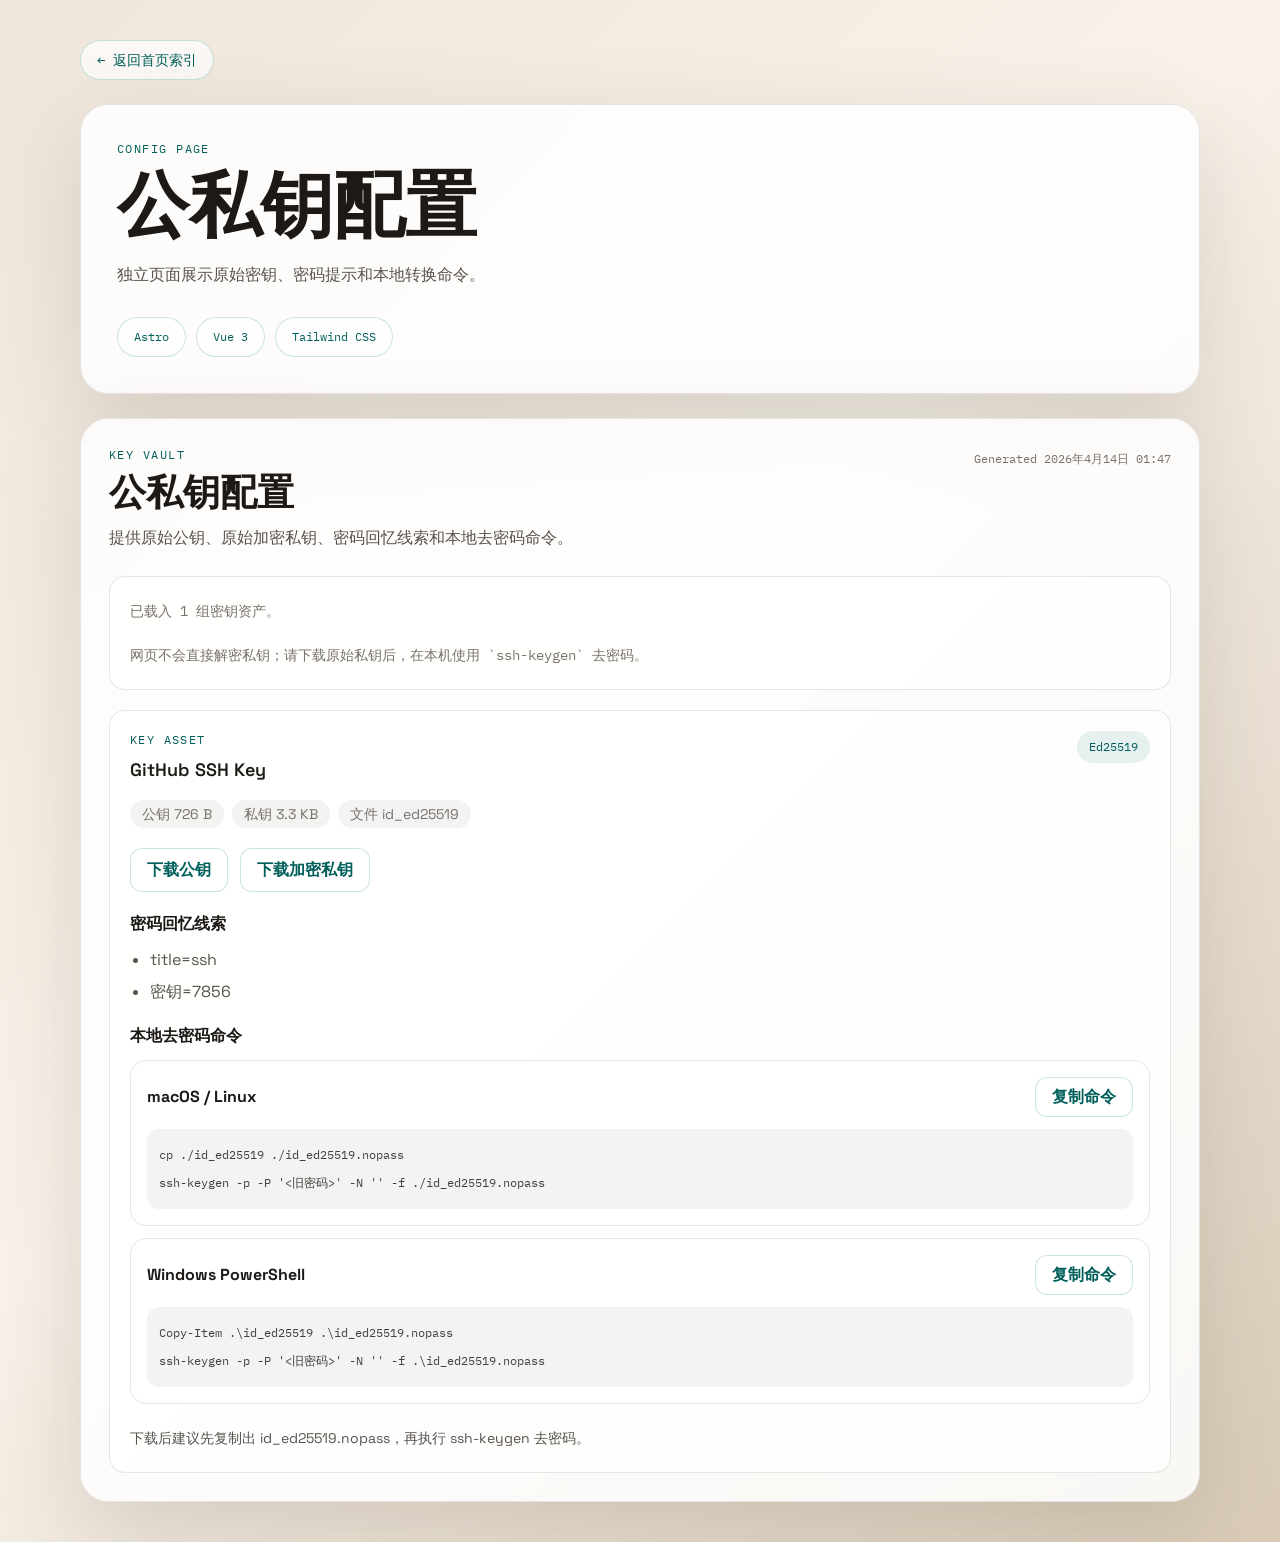
==== keys.html @ a311f650 "chore: publish encrypted config site" ====
<!DOCTYPE html><html lang="zh-CN"> <head><meta charset="utf-8"><meta name="viewport" content="width=device-width, initial-scale=1"><title>Key Assets</title><meta name="description" content="公私钥配置页面。"><link rel="preconnect" href="https://fonts.googleapis.com"><link rel="preconnect" href="https://fonts.gstatic.com" crossorigin><link href="https://fonts.googleapis.com/css2?family=IBM+Plex+Mono:wght@400;500&family=Space+Grotesk:wght@400;500;700&display=swap" rel="stylesheet"><link rel="stylesheet" href="/_astro/BaseLayout.B8CiTsvc.css"></head> <body data-page-kind="section" data-section-type="key-pairs"> <main class="mx-auto grid min-h-screen w-[min(1120px,calc(100%-2rem))] gap-6 py-10 text-stone-900"> <section class="flex justify-start"> <a class="inline-flex min-h-10 items-center rounded-full border border-teal-700/20 bg-white/70 px-4 font-mono text-sm text-teal-800 transition hover:-translate-y-0.5" href="./index.html">
← 返回首页索引
</a> </section> <section class="relative overflow-hidden rounded-[28px] border border-stone-900/10 bg-white/85 p-9 shadow-[0_28px_90px_rgba(68,56,40,0.16)] backdrop-blur"> <p class="mb-3 font-mono text-xs uppercase tracking-[0.12em] text-teal-800"> Config Page </p> <h1 class="max-w-[12ch] text-5xl font-bold leading-none md:text-7xl">公私钥配置</h1> <p class="mt-5 max-w-3xl text-[1.02rem] leading-7 text-stone-600">独立页面展示原始密钥、密码提示和本地转换命令。</p> <div class="mt-7 flex flex-wrap gap-2.5"> <span class="inline-flex min-h-10 items-center justify-center rounded-full border border-teal-700/20 bg-white/60 px-4 font-mono text-xs text-teal-800">Astro</span> <span class="inline-flex min-h-10 items-center justify-center rounded-full border border-teal-700/20 bg-white/60 px-4 font-mono text-xs text-teal-800">Vue 3</span> <span class="inline-flex min-h-10 items-center justify-center rounded-full border border-teal-700/20 bg-white/60 px-4 font-mono text-xs text-teal-800">Tailwind CSS</span> </div> </section>  <style>astro-island,astro-slot,astro-static-slot{display:contents}</style><script>(()=>{var e=async t=>{await(await t())()};(self.Astro||(self.Astro={})).load=e;window.dispatchEvent(new Event("astro:load"));})();</script><script>(()=>{var A=Object.defineProperty;var g=(i,o,a)=>o in i?A(i,o,{enumerable:!0,configurable:!0,writable:!0,value:a}):i[o]=a;var d=(i,o,a)=>g(i,typeof o!="symbol"?o+"":o,a);{let i={0:t=>m(t),1:t=>a(t),2:t=>new RegExp(t),3:t=>new Date(t),4:t=>new Map(a(t)),5:t=>new Set(a(t)),6:t=>BigInt(t),7:t=>new URL(t),8:t=>new Uint8Array(t),9:t=>new Uint16Array(t),10:t=>new Uint32Array(t),11:t=>Number.POSITIVE_INFINITY*t},o=t=>{let[l,e]=t;return l in i?i[l](e):void 0},a=t=>t.map(o),m=t=>typeof t!="object"||t===null?t:Object.fromEntries(Object.entries(t).map(([l,e])=>[l,o(e)]));class y extends HTMLElement{constructor(){super(...arguments);d(this,"Component");d(this,"hydrator");d(this,"hydrate",async()=>{var b;if(!this.hydrator||!this.isConnected)return;let e=(b=this.parentElement)==null?void 0:b.closest("astro-island[ssr]");if(e){e.addEventListener("astro:hydrate",this.hydrate,{once:!0});return}let c=this.querySelectorAll("astro-slot"),n={},h=this.querySelectorAll("template[data-astro-template]");for(let r of h){let s=r.closest(this.tagName);s!=null&&s.isSameNode(this)&&(n[r.getAttribute("data-astro-template")||"default"]=r.innerHTML,r.remove())}for(let r of c){let s=r.closest(this.tagName);s!=null&&s.isSameNode(this)&&(n[r.getAttribute("name")||"default"]=r.innerHTML)}let p;try{p=this.hasAttribute("props")?m(JSON.parse(this.getAttribute("props"))):{}}catch(r){let s=this.getAttribute("component-url")||"<unknown>",v=this.getAttribute("component-export");throw v&&(s+=` (export ${v})`),console.error(`[hydrate] Error parsing props for component ${s}`,this.getAttribute("props"),r),r}let u;await this.hydrator(this)(this.Component,p,n,{client:this.getAttribute("client")}),this.removeAttribute("ssr"),this.dispatchEvent(new CustomEvent("astro:hydrate"))});d(this,"unmount",()=>{this.isConnected||this.dispatchEvent(new CustomEvent("astro:unmount"))})}disconnectedCallback(){document.removeEventListener("astro:after-swap",this.unmount),document.addEventListener("astro:after-swap",this.unmount,{once:!0})}connectedCallback(){if(!this.hasAttribute("await-children")||document.readyState==="interactive"||document.readyState==="complete")this.childrenConnectedCallback();else{let e=()=>{document.removeEventListener("DOMContentLoaded",e),c.disconnect(),this.childrenConnectedCallback()},c=new MutationObserver(()=>{var n;((n=this.lastChild)==null?void 0:n.nodeType)===Node.COMMENT_NODE&&this.lastChild.nodeValue==="astro:end"&&(this.lastChild.remove(),e())});c.observe(this,{childList:!0}),document.addEventListener("DOMContentLoaded",e)}}async childrenConnectedCallback(){let e=this.getAttribute("before-hydration-url");e&&await import(e),this.start()}async start(){let e=JSON.parse(this.getAttribute("opts")),c=this.getAttribute("client");if(Astro[c]===void 0){window.addEventListener(`astro:${c}`,()=>this.start(),{once:!0});return}try{await Astro[c](async()=>{let n=this.getAttribute("renderer-url"),[h,{default:p}]=await Promise.all([import(this.getAttribute("component-url")),n?import(n):()=>()=>{}]),u=this.getAttribute("component-export")||"default";if(!u.includes("."))this.Component=h[u];else{this.Component=h;for(let f of u.split("."))this.Component=this.Component[f]}return this.hydrator=p,this.hydrate},e,this)}catch(n){console.error(`[astro-island] Error hydrating ${this.getAttribute("component-url")}`,n)}}attributeChangedCallback(){this.hydrate()}}d(y,"observedAttributes",["props"]),customElements.get("astro-island")||customElements.define("astro-island",y)}})();</script><astro-island uid="2tfOeG" prefix="s0" component-url="/_astro/KeysPage.Di_1FvIK.js" component-export="default" renderer-url="/_astro/client.CHdAvK5a.js" props="{}" ssr client="load" opts="{&quot;name&quot;:&quot;KeysPage&quot;,&quot;value&quot;:true}" await-children><section class="relative overflow-hidden rounded-[28px] border border-stone-900/10 bg-white/85 p-7 shadow-[0_28px_90px_rgba(68,56,40,0.16)] backdrop-blur"><div class="flex flex-col gap-4 md:flex-row md:items-start md:justify-between"><div><p class="mb-3 font-mono text-xs uppercase tracking-[0.12em] text-teal-800">Key Vault</p><h2 class="text-[clamp(1.6rem,3vw,2.3rem)] font-bold leading-none">公私钥配置</h2><p class="mt-3 max-w-4xl text-[0.98rem] leading-7 text-stone-600">独立页面展示原始密钥、密码提示和本地转换命令。</p></div><p class="font-mono text-xs leading-6 text-stone-500">正在读取清单...</p></div><div class="mt-6 grid gap-5"><!--[--><div class="rounded-2xl border border-stone-900/10 bg-white/70 p-5"><p class="min-h-6 font-mono text-sm leading-7 text-stone-500" data-state="info">密钥资产加载中...</p><p class="mt-4 font-mono text-sm leading-7 text-stone-500">网页不会直接解密私钥；请下载原始私钥后，在本机使用 `ssh-keygen` 去密码。</p><!--[--><!--]--></div><div class="grid gap-4"><!--[--><!--]--></div><!--]--></div></section><!--astro:end--></astro-island>  </main> </body></html>
---- _astro/BaseLayout.B8CiTsvc.css ----
@layer properties{@supports (((-webkit-hyphens:none)) and (not (margin-trim:inline))) or ((-moz-orient:inline) and (not (color:rgb(from red r g b)))){*,:before,:after,::backdrop{--tw-space-y-reverse:0;--tw-border-style:solid;--tw-leading:initial;--tw-font-weight:initial;--tw-tracking:initial;--tw-shadow:0 0 #0000;--tw-shadow-color:initial;--tw-shadow-alpha:100%;--tw-inset-shadow:0 0 #0000;--tw-inset-shadow-color:initial;--tw-inset-shadow-alpha:100%;--tw-ring-color:initial;--tw-ring-shadow:0 0 #0000;--tw-inset-ring-color:initial;--tw-inset-ring-shadow:0 0 #0000;--tw-ring-inset:initial;--tw-ring-offset-width:0px;--tw-ring-offset-color:#fff;--tw-ring-offset-shadow:0 0 #0000;--tw-blur:initial;--tw-brightness:initial;--tw-contrast:initial;--tw-grayscale:initial;--tw-hue-rotate:initial;--tw-invert:initial;--tw-opacity:initial;--tw-saturate:initial;--tw-sepia:initial;--tw-drop-shadow:initial;--tw-drop-shadow-color:initial;--tw-drop-shadow-alpha:100%;--tw-drop-shadow-size:initial;--tw-backdrop-blur:initial;--tw-backdrop-brightness:initial;--tw-backdrop-contrast:initial;--tw-backdrop-grayscale:initial;--tw-backdrop-hue-rotate:initial;--tw-backdrop-invert:initial;--tw-backdrop-opacity:initial;--tw-backdrop-saturate:initial;--tw-backdrop-sepia:initial;--tw-translate-x:0;--tw-translate-y:0;--tw-translate-z:0}}}@layer theme{:root,:host{--font-sans:"Space Grotesk", ui-sans-serif, system-ui, sans-serif;--font-mono:"IBM Plex Mono", ui-monospace, monospace;--color-teal-700:oklch(51.1% .096 186.391);--color-teal-800:oklch(43.7% .078 188.216);--color-stone-500:oklch(55.3% .013 58.071);--color-stone-600:oklch(44.4% .011 73.639);--color-stone-700:oklch(37.4% .01 67.558);--color-stone-900:oklch(21.6% .006 56.043);--color-white:#fff;--spacing:.25rem;--container-3xl:48rem;--container-4xl:56rem;--text-xs:.75rem;--text-xs--line-height:calc(1 / .75);--text-sm:.875rem;--text-sm--line-height:calc(1.25 / .875);--text-base:1rem;--text-base--line-height: 1.5 ;--text-lg:1.125rem;--text-lg--line-height:calc(1.75 / 1.125);--text-5xl:3rem;--text-5xl--line-height:1;--text-7xl:4.5rem;--text-7xl--line-height:1;--font-weight-semibold:600;--font-weight-bold:700;--radius-xl:.75rem;--radius-2xl:1rem;--default-transition-duration:.15s;--default-transition-timing-function:cubic-bezier(.4, 0, .2, 1);--default-font-family:var(--font-sans);--default-mono-font-family:var(--font-mono)}}@layer base{*,:after,:before,::backdrop{box-sizing:border-box;border:0 solid;margin:0;padding:0}::file-selector-button{box-sizing:border-box;border:0 solid;margin:0;padding:0}html,:host{-webkit-text-size-adjust:100%;tab-size:4;line-height:1.5;font-family:var(--default-font-family,ui-sans-serif, system-ui, sans-serif, "Apple Color Emoji", "Segoe UI Emoji", "Segoe UI Symbol", "Noto Color Emoji");font-feature-settings:var(--default-font-feature-settings,normal);font-variation-settings:var(--default-font-variation-settings,normal);-webkit-tap-highlight-color:transparent}hr{height:0;color:inherit;border-top-width:1px}abbr:where([title]){-webkit-text-decoration:underline dotted;text-decoration:underline dotted}h1,h2,h3,h4,h5,h6{font-size:inherit;font-weight:inherit}a{color:inherit;-webkit-text-decoration:inherit;text-decoration:inherit}b,strong{font-weight:bolder}code,kbd,samp,pre{font-family:var(--default-mono-font-family,ui-monospace, SFMono-Regular, Menlo, Monaco, Consolas, "Liberation Mono", "Courier New", monospace);font-feature-settings:var(--default-mono-font-feature-settings,normal);font-variation-settings:var(--default-mono-font-variation-settings,normal);font-size:1em}small{font-size:80%}sub,sup{vertical-align:baseline;font-size:75%;line-height:0;position:relative}sub{bottom:-.25em}sup{top:-.5em}table{text-indent:0;border-color:inherit;border-collapse:collapse}:-moz-focusring{outline:auto}progress{vertical-align:baseline}summary{display:list-item}ol,ul,menu{list-style:none}img,svg,video,canvas,audio,iframe,embed,object{vertical-align:middle;display:block}img,video{max-width:100%;height:auto}button,input,select,optgroup,textarea{font:inherit;font-feature-settings:inherit;font-variation-settings:inherit;letter-spacing:inherit;color:inherit;opacity:1;background-color:#0000;border-radius:0}::file-selector-button{font:inherit;font-feature-settings:inherit;font-variation-settings:inherit;letter-spacing:inherit;color:inherit;opacity:1;background-color:#0000;border-radius:0}:where(select:is([multiple],[size])) optgroup{font-weight:bolder}:where(select:is([multiple],[size])) optgroup option{padding-inline-start:20px}::file-selector-button{margin-inline-end:4px}::placeholder{opacity:1}@supports (not ((-webkit-appearance:-apple-pay-button))) or (contain-intrinsic-size:1px){::placeholder{color:currentColor}@supports (color:color-mix(in lab,red,red)){::placeholder{color:color-mix(in oklab,currentcolor 50%,transparent)}}}textarea{resize:vertical}::-webkit-search-decoration{-webkit-appearance:none}::-webkit-date-and-time-value{min-height:1lh;text-align:inherit}::-webkit-datetime-edit{display:inline-flex}::-webkit-datetime-edit-fields-wrapper{padding:0}::-webkit-datetime-edit{padding-block:0}::-webkit-datetime-edit-year-field{padding-block:0}::-webkit-datetime-edit-month-field{padding-block:0}::-webkit-datetime-edit-day-field{padding-block:0}::-webkit-datetime-edit-hour-field{padding-block:0}::-webkit-datetime-edit-minute-field{padding-block:0}::-webkit-datetime-edit-second-field{padding-block:0}::-webkit-datetime-edit-millisecond-field{padding-block:0}::-webkit-datetime-edit-meridiem-field{padding-block:0}::-webkit-calendar-picker-indicator{line-height:1}:-moz-ui-invalid{box-shadow:none}button,input:where([type=button],[type=reset],[type=submit]){appearance:button}::file-selector-button{appearance:button}::-webkit-inner-spin-button{height:auto}::-webkit-outer-spin-button{height:auto}[hidden]:where(:not([hidden=until-found])){display:none!important}html{color-scheme:light}body{min-height:100vh;font-family:var(--font-sans);color:var(--color-stone-900);background-image:linear-gradient(135deg,#efe6da,#f8f2ea 46%,#d9cbb8)}}@layer components;@layer utilities{.relative{position:relative}.static{position:static}.mx-auto{margin-inline:auto}.mt-3{margin-top:calc(var(--spacing) * 3)}.mt-4{margin-top:calc(var(--spacing) * 4)}.mt-5{margin-top:calc(var(--spacing) * 5)}.mt-6{margin-top:calc(var(--spacing) * 6)}.mt-7{margin-top:calc(var(--spacing) * 7)}.mb-2{margin-bottom:calc(var(--spacing) * 2)}.mb-3{margin-bottom:calc(var(--spacing) * 3)}.flex{display:flex}.grid{display:grid}.inline-flex{display:inline-flex}.min-h-6{min-height:calc(var(--spacing) * 6)}.min-h-8{min-height:calc(var(--spacing) * 8)}.min-h-10{min-height:calc(var(--spacing) * 10)}.min-h-11{min-height:calc(var(--spacing) * 11)}.min-h-13{min-height:calc(var(--spacing) * 13)}.min-h-screen{min-height:100vh}.w-\[min\(1120px\,calc\(100\%-2rem\)\)\]{width:min(1120px,100% - 2rem)}.max-w-3xl{max-width:var(--container-3xl)}.max-w-4xl{max-width:var(--container-4xl)}.max-w-\[12ch\]{max-width:12ch}.list-disc{list-style-type:disc}.flex-col{flex-direction:column}.flex-wrap{flex-wrap:wrap}.items-center{align-items:center}.items-start{align-items:flex-start}.justify-between{justify-content:space-between}.justify-center{justify-content:center}.justify-start{justify-content:flex-start}.gap-2{gap:calc(var(--spacing) * 2)}.gap-2\.5{gap:calc(var(--spacing) * 2.5)}.gap-3{gap:calc(var(--spacing) * 3)}.gap-4{gap:calc(var(--spacing) * 4)}.gap-5{gap:calc(var(--spacing) * 5)}.gap-6{gap:calc(var(--spacing) * 6)}:where(.space-y-2>:not(:last-child)){--tw-space-y-reverse:0;margin-block-start:calc(calc(var(--spacing) * 2) * var(--tw-space-y-reverse));margin-block-end:calc(calc(var(--spacing) * 2) * calc(1 - var(--tw-space-y-reverse)))}.overflow-auto{overflow:auto}.overflow-hidden{overflow:hidden}.rounded-2xl{border-radius:var(--radius-2xl)}.rounded-\[28px\]{border-radius:28px}.rounded-full{border-radius:3.40282e38px}.rounded-xl{border-radius:var(--radius-xl)}.border{border-style:var(--tw-border-style);border-width:1px}.border-0{border-style:var(--tw-border-style);border-width:0}.border-stone-900\/10{border-color:#1c19171a}@supports (color:color-mix(in lab,red,red)){.border-stone-900\/10{border-color:color-mix(in oklab,var(--color-stone-900) 10%,transparent)}}.border-teal-700\/20{border-color:#00776e33}@supports (color:color-mix(in lab,red,red)){.border-teal-700\/20{border-color:color-mix(in oklab,var(--color-teal-700) 20%,transparent)}}.border-teal-700\/40{border-color:#00776e66}@supports (color:color-mix(in lab,red,red)){.border-teal-700\/40{border-color:color-mix(in oklab,var(--color-teal-700) 40%,transparent)}}.bg-stone-900\/5{background-color:#1c19170d}@supports (color:color-mix(in lab,red,red)){.bg-stone-900\/5{background-color:color-mix(in oklab,var(--color-stone-900) 5%,transparent)}}.bg-teal-700{background-color:var(--color-teal-700)}.bg-teal-700\/5{background-color:#00776e0d}@supports (color:color-mix(in lab,red,red)){.bg-teal-700\/5{background-color:color-mix(in oklab,var(--color-teal-700) 5%,transparent)}}.bg-teal-700\/10{background-color:#00776e1a}@supports (color:color-mix(in lab,red,red)){.bg-teal-700\/10{background-color:color-mix(in oklab,var(--color-teal-700) 10%,transparent)}}.bg-transparent{background-color:#0000}.bg-white{background-color:var(--color-white)}.bg-white\/60{background-color:#fff9}@supports (color:color-mix(in lab,red,red)){.bg-white\/60{background-color:color-mix(in oklab,var(--color-white) 60%,transparent)}}.bg-white\/70{background-color:#ffffffb3}@supports (color:color-mix(in lab,red,red)){.bg-white\/70{background-color:color-mix(in oklab,var(--color-white) 70%,transparent)}}.bg-white\/80{background-color:#fffc}@supports (color:color-mix(in lab,red,red)){.bg-white\/80{background-color:color-mix(in oklab,var(--color-white) 80%,transparent)}}.bg-white\/85{background-color:#ffffffd9}@supports (color:color-mix(in lab,red,red)){.bg-white\/85{background-color:color-mix(in oklab,var(--color-white) 85%,transparent)}}.p-0{padding:calc(var(--spacing) * 0)}.p-3{padding:calc(var(--spacing) * 3)}.p-4{padding:calc(var(--spacing) * 4)}.p-5{padding:calc(var(--spacing) * 5)}.p-7{padding:calc(var(--spacing) * 7)}.p-9{padding:calc(var(--spacing) * 9)}.px-3{padding-inline:calc(var(--spacing) * 3)}.px-4{padding-inline:calc(var(--spacing) * 4)}.py-1{padding-block:calc(var(--spacing) * 1)}.py-10{padding-block:calc(var(--spacing) * 10)}.pl-5{padding-left:calc(var(--spacing) * 5)}.text-left{text-align:left}.font-mono{font-family:var(--font-mono)}.text-5xl{font-size:var(--text-5xl);line-height:var(--tw-leading,var(--text-5xl--line-height))}.text-base{font-size:var(--text-base);line-height:var(--tw-leading,var(--text-base--line-height))}.text-lg{font-size:var(--text-lg);line-height:var(--tw-leading,var(--text-lg--line-height))}.text-sm{font-size:var(--text-sm);line-height:var(--tw-leading,var(--text-sm--line-height))}.text-xs{font-size:var(--text-xs);line-height:var(--tw-leading,var(--text-xs--line-height))}.text-\[0\.72rem\]{font-size:.72rem}.text-\[0\.98rem\]{font-size:.98rem}.text-\[1\.02rem\]{font-size:1.02rem}.text-\[clamp\(1\.6rem\,3vw\,2\.3rem\)\]{font-size:clamp(1.6rem,3vw,2.3rem)}.leading-6{--tw-leading:calc(var(--spacing) * 6);line-height:calc(var(--spacing) * 6)}.leading-7{--tw-leading:calc(var(--spacing) * 7);line-height:calc(var(--spacing) * 7)}.leading-none{--tw-leading:1;line-height:1}.font-bold{--tw-font-weight:var(--font-weight-bold);font-weight:var(--font-weight-bold)}.font-semibold{--tw-font-weight:var(--font-weight-semibold);font-weight:var(--font-weight-semibold)}.tracking-\[0\.12em\]{--tw-tracking:.12em;letter-spacing:.12em}.text-stone-500{color:var(--color-stone-500)}.text-stone-600{color:var(--color-stone-600)}.text-stone-700{color:var(--color-stone-700)}.text-stone-900{color:var(--color-stone-900)}.text-teal-800{color:var(--color-teal-800)}.text-white{color:var(--color-white)}.uppercase{text-transform:uppercase}.shadow-\[0_28px_90px_rgba\(68\,56\,40\,0\.16\)\]{--tw-shadow:0 28px 90px var(--tw-shadow-color,#44382829);box-shadow:var(--tw-inset-shadow),var(--tw-inset-ring-shadow),var(--tw-ring-offset-shadow),var(--tw-ring-shadow),var(--tw-shadow)}.shadow-lg{--tw-shadow:0 10px 15px -3px var(--tw-shadow-color,#0000001a), 0 4px 6px -4px var(--tw-shadow-color,#0000001a);box-shadow:var(--tw-inset-shadow),var(--tw-inset-ring-shadow),var(--tw-ring-offset-shadow),var(--tw-ring-shadow),var(--tw-shadow)}.shadow-teal-700\/20{--tw-shadow-color:#00776e33}@supports (color:color-mix(in lab,red,red)){.shadow-teal-700\/20{--tw-shadow-color:color-mix(in oklab, color-mix(in oklab, var(--color-teal-700) 20%, transparent) var(--tw-shadow-alpha), transparent)}}.filter{filter:var(--tw-blur,) var(--tw-brightness,) var(--tw-contrast,) var(--tw-grayscale,) var(--tw-hue-rotate,) var(--tw-invert,) var(--tw-saturate,) var(--tw-sepia,) var(--tw-drop-shadow,)}.backdrop-blur{--tw-backdrop-blur:blur(8px);-webkit-backdrop-filter:var(--tw-backdrop-blur,) var(--tw-backdrop-brightness,) var(--tw-backdrop-contrast,) var(--tw-backdrop-grayscale,) var(--tw-backdrop-hue-rotate,) var(--tw-backdrop-invert,) var(--tw-backdrop-opacity,) var(--tw-backdrop-saturate,) var(--tw-backdrop-sepia,);backdrop-filter:var(--tw-backdrop-blur,) var(--tw-backdrop-brightness,) var(--tw-backdrop-contrast,) var(--tw-backdrop-grayscale,) var(--tw-backdrop-hue-rotate,) var(--tw-backdrop-invert,) var(--tw-backdrop-opacity,) var(--tw-backdrop-saturate,) var(--tw-backdrop-sepia,)}.transition{transition-property:color,background-color,border-color,outline-color,text-decoration-color,fill,stroke,--tw-gradient-from,--tw-gradient-via,--tw-gradient-to,opacity,box-shadow,transform,translate,scale,rotate,filter,-webkit-backdrop-filter,backdrop-filter,display,content-visibility,overlay,pointer-events;transition-timing-function:var(--tw-ease,var(--default-transition-timing-function));transition-duration:var(--tw-duration,var(--default-transition-duration))}@media(hover:hover){.hover\:-translate-y-0\.5:hover{--tw-translate-y:calc(var(--spacing) * -.5);translate:var(--tw-translate-x) var(--tw-translate-y)}.hover\:shadow-lg:hover{--tw-shadow:0 10px 15px -3px var(--tw-shadow-color,#0000001a), 0 4px 6px -4px var(--tw-shadow-color,#0000001a);box-shadow:var(--tw-inset-shadow),var(--tw-inset-ring-shadow),var(--tw-ring-offset-shadow),var(--tw-ring-shadow),var(--tw-shadow)}}@media(min-width:48rem){.md\:grid-cols-2{grid-template-columns:repeat(2,minmax(0,1fr))}.md\:grid-cols-\[minmax\(0\,1fr\)_minmax\(0\,1fr\)_auto\]{grid-template-columns:minmax(0,1fr) minmax(0,1fr) auto}.md\:flex-row{flex-direction:row}.md\:items-center{align-items:center}.md\:items-start{align-items:flex-start}.md\:justify-between{justify-content:space-between}.md\:text-7xl{font-size:var(--text-7xl);line-height:var(--tw-leading,var(--text-7xl--line-height))}}@media(min-width:80rem){.xl\:grid-cols-3{grid-template-columns:repeat(3,minmax(0,1fr))}}}@property --tw-space-y-reverse{syntax:"*";inherits:false;initial-value:0}@property --tw-border-style{syntax:"*";inherits:false;initial-value:solid}@property --tw-leading{syntax:"*";inherits:false}@property --tw-font-weight{syntax:"*";inherits:false}@property --tw-tracking{syntax:"*";inherits:false}@property --tw-shadow{syntax:"*";inherits:false;initial-value:0 0 #0000}@property --tw-shadow-color{syntax:"*";inherits:false}@property --tw-shadow-alpha{syntax:"<percentage>";inherits:false;initial-value:100%}@property --tw-inset-shadow{syntax:"*";inherits:false;initial-value:0 0 #0000}@property --tw-inset-shadow-color{syntax:"*";inherits:false}@property --tw-inset-shadow-alpha{syntax:"<percentage>";inherits:false;initial-value:100%}@property --tw-ring-color{syntax:"*";inherits:false}@property --tw-ring-shadow{syntax:"*";inherits:false;initial-value:0 0 #0000}@property --tw-inset-ring-color{syntax:"*";inherits:false}@property --tw-inset-ring-shadow{syntax:"*";inherits:false;initial-value:0 0 #0000}@property --tw-ring-inset{syntax:"*";inherits:false}@property --tw-ring-offset-width{syntax:"<length>";inherits:false;initial-value:0}@property --tw-ring-offset-color{syntax:"*";inherits:false;initial-value:#fff}@property --tw-ring-offset-shadow{syntax:"*";inherits:false;initial-value:0 0 #0000}@property --tw-blur{syntax:"*";inherits:false}@property --tw-brightness{syntax:"*";inherits:false}@property --tw-contrast{syntax:"*";inherits:false}@property --tw-grayscale{syntax:"*";inherits:false}@property --tw-hue-rotate{syntax:"*";inherits:false}@property --tw-invert{syntax:"*";inherits:false}@property --tw-opacity{syntax:"*";inherits:false}@property --tw-saturate{syntax:"*";inherits:false}@property --tw-sepia{syntax:"*";inherits:false}@property --tw-drop-shadow{syntax:"*";inherits:false}@property --tw-drop-shadow-color{syntax:"*";inherits:false}@property --tw-drop-shadow-alpha{syntax:"<percentage>";inherits:false;initial-value:100%}@property --tw-drop-shadow-size{syntax:"*";inherits:false}@property --tw-backdrop-blur{syntax:"*";inherits:false}@property --tw-backdrop-brightness{syntax:"*";inherits:false}@property --tw-backdrop-contrast{syntax:"*";inherits:false}@property --tw-backdrop-grayscale{syntax:"*";inherits:false}@property --tw-backdrop-hue-rotate{syntax:"*";inherits:false}@property --tw-backdrop-invert{syntax:"*";inherits:false}@property --tw-backdrop-opacity{syntax:"*";inherits:false}@property --tw-backdrop-saturate{syntax:"*";inherits:false}@property --tw-backdrop-sepia{syntax:"*";inherits:false}@property --tw-translate-x{syntax:"*";inherits:false;initial-value:0}@property --tw-translate-y{syntax:"*";inherits:false;initial-value:0}@property --tw-translate-z{syntax:"*";inherits:false;initial-value:0}
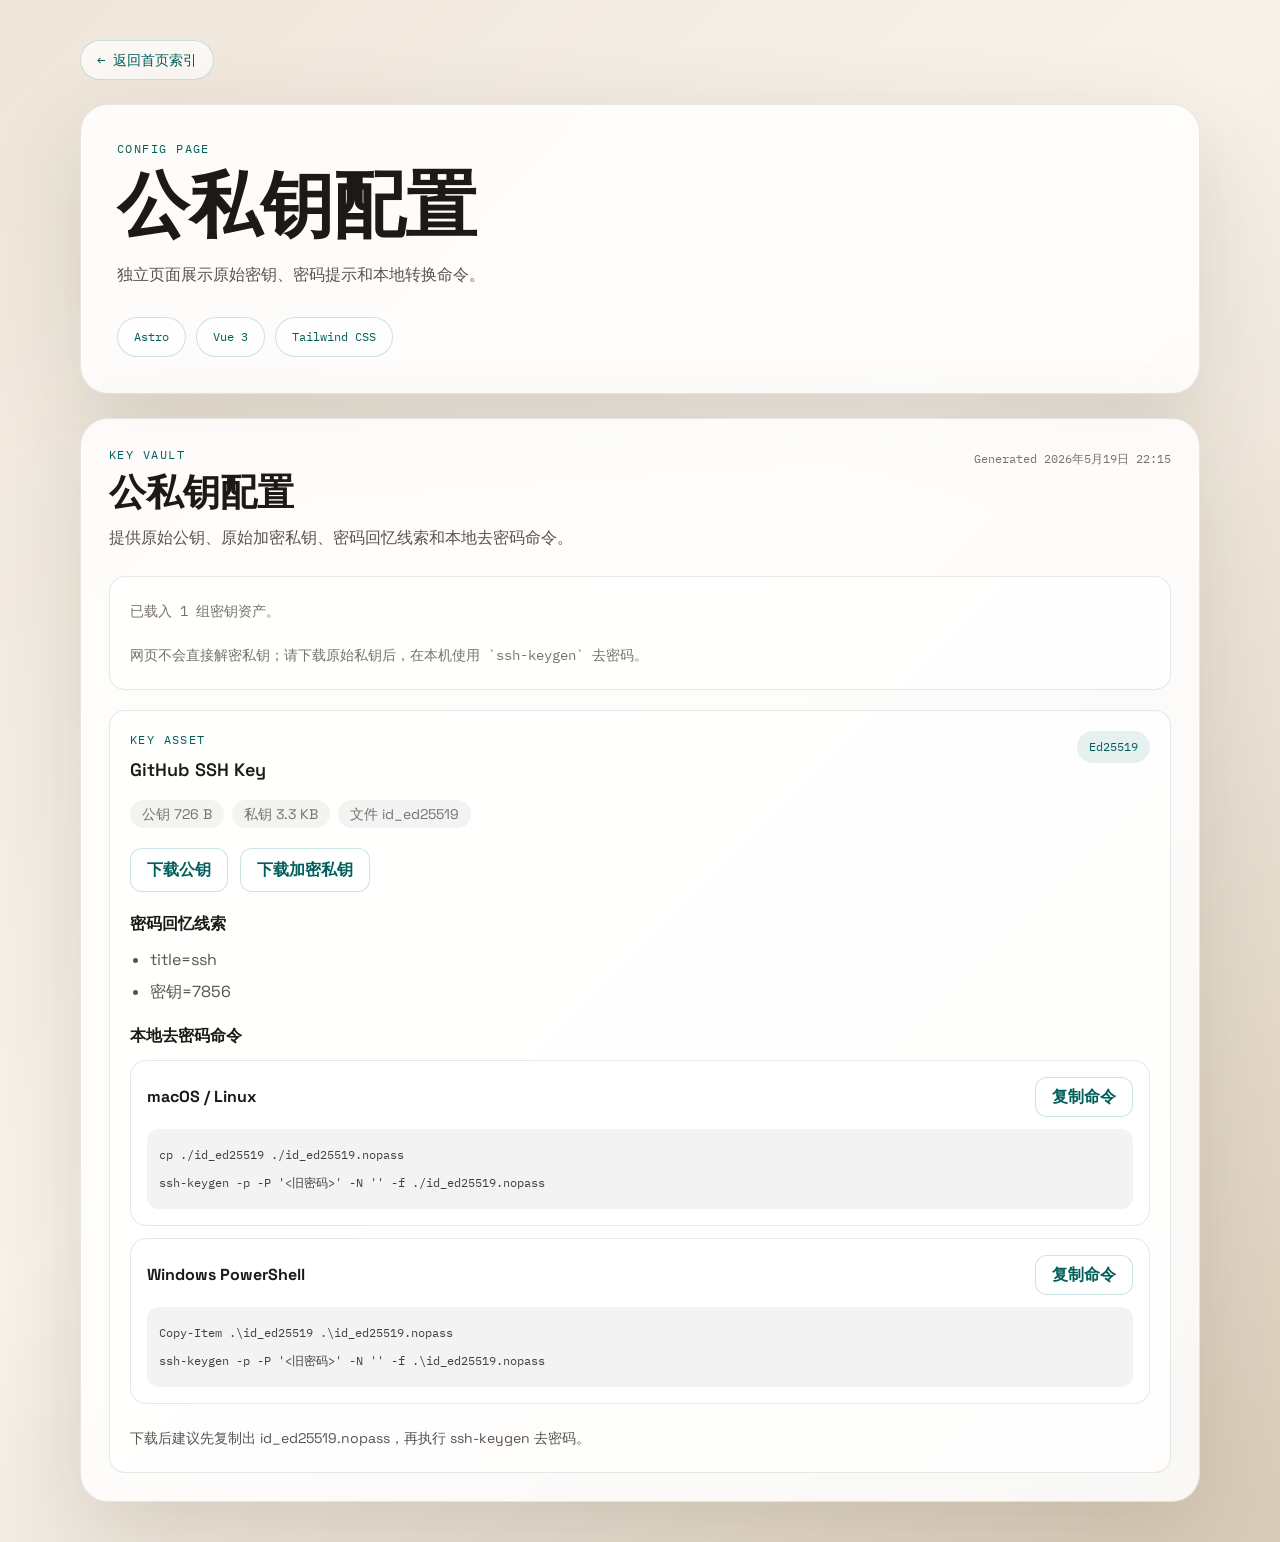
==== commit 114ee954: "chore: publish encrypted config site" ====
--- a/keys.html
+++ b/keys.html
@@ -1,3 +1,3 @@
 <!DOCTYPE html><html lang="zh-CN"> <head><meta charset="utf-8"><meta name="viewport" content="width=device-width, initial-scale=1"><title>Key Assets</title><meta name="description" content="公私钥配置页面。"><link rel="preconnect" href="https://fonts.googleapis.com"><link rel="preconnect" href="https://fonts.gstatic.com" crossorigin><link href="https://fonts.googleapis.com/css2?family=IBM+Plex+Mono:wght@400;500&family=Space+Grotesk:wght@400;500;700&display=swap" rel="stylesheet"><link rel="stylesheet" href="/_astro/BaseLayout.B8CiTsvc.css"></head> <body data-page-kind="section" data-section-type="key-pairs"> <main class="mx-auto grid min-h-screen w-[min(1120px,calc(100%-2rem))] gap-6 py-10 text-stone-900"> <section class="flex justify-start"> <a class="inline-flex min-h-10 items-center rounded-full border border-teal-700/20 bg-white/70 px-4 font-mono text-sm text-teal-800 transition hover:-translate-y-0.5" href="./index.html">
 ← 返回首页索引
-</a> </section> <section class="relative overflow-hidden rounded-[28px] border border-stone-900/10 bg-white/85 p-9 shadow-[0_28px_90px_rgba(68,56,40,0.16)] backdrop-blur"> <p class="mb-3 font-mono text-xs uppercase tracking-[0.12em] text-teal-800"> Config Page </p> <h1 class="max-w-[12ch] text-5xl font-bold leading-none md:text-7xl">公私钥配置</h1> <p class="mt-5 max-w-3xl text-[1.02rem] leading-7 text-stone-600">独立页面展示原始密钥、密码提示和本地转换命令。</p> <div class="mt-7 flex flex-wrap gap-2.5"> <span class="inline-flex min-h-10 items-center justify-center rounded-full border border-teal-700/20 bg-white/60 px-4 font-mono text-xs text-teal-800">Astro</span> <span class="inline-flex min-h-10 items-center justify-center rounded-full border border-teal-700/20 bg-white/60 px-4 font-mono text-xs text-teal-800">Vue 3</span> <span class="inline-flex min-h-10 items-center justify-center rounded-full border border-teal-700/20 bg-white/60 px-4 font-mono text-xs text-teal-800">Tailwind CSS</span> </div> </section>  <style>astro-island,astro-slot,astro-static-slot{display:contents}</style><script>(()=>{var e=async t=>{await(await t())()};(self.Astro||(self.Astro={})).load=e;window.dispatchEvent(new Event("astro:load"));})();</script><script>(()=>{var A=Object.defineProperty;var g=(i,o,a)=>o in i?A(i,o,{enumerable:!0,configurable:!0,writable:!0,value:a}):i[o]=a;var d=(i,o,a)=>g(i,typeof o!="symbol"?o+"":o,a);{let i={0:t=>m(t),1:t=>a(t),2:t=>new RegExp(t),3:t=>new Date(t),4:t=>new Map(a(t)),5:t=>new Set(a(t)),6:t=>BigInt(t),7:t=>new URL(t),8:t=>new Uint8Array(t),9:t=>new Uint16Array(t),10:t=>new Uint32Array(t),11:t=>Number.POSITIVE_INFINITY*t},o=t=>{let[l,e]=t;return l in i?i[l](e):void 0},a=t=>t.map(o),m=t=>typeof t!="object"||t===null?t:Object.fromEntries(Object.entries(t).map(([l,e])=>[l,o(e)]));class y extends HTMLElement{constructor(){super(...arguments);d(this,"Component");d(this,"hydrator");d(this,"hydrate",async()=>{var b;if(!this.hydrator||!this.isConnected)return;let e=(b=this.parentElement)==null?void 0:b.closest("astro-island[ssr]");if(e){e.addEventListener("astro:hydrate",this.hydrate,{once:!0});return}let c=this.querySelectorAll("astro-slot"),n={},h=this.querySelectorAll("template[data-astro-template]");for(let r of h){let s=r.closest(this.tagName);s!=null&&s.isSameNode(this)&&(n[r.getAttribute("data-astro-template")||"default"]=r.innerHTML,r.remove())}for(let r of c){let s=r.closest(this.tagName);s!=null&&s.isSameNode(this)&&(n[r.getAttribute("name")||"default"]=r.innerHTML)}let p;try{p=this.hasAttribute("props")?m(JSON.parse(this.getAttribute("props"))):{}}catch(r){let s=this.getAttribute("component-url")||"<unknown>",v=this.getAttribute("component-export");throw v&&(s+=` (export ${v})`),console.error(`[hydrate] Error parsing props for component ${s}`,this.getAttribute("props"),r),r}let u;await this.hydrator(this)(this.Component,p,n,{client:this.getAttribute("client")}),this.removeAttribute("ssr"),this.dispatchEvent(new CustomEvent("astro:hydrate"))});d(this,"unmount",()=>{this.isConnected||this.dispatchEvent(new CustomEvent("astro:unmount"))})}disconnectedCallback(){document.removeEventListener("astro:after-swap",this.unmount),document.addEventListener("astro:after-swap",this.unmount,{once:!0})}connectedCallback(){if(!this.hasAttribute("await-children")||document.readyState==="interactive"||document.readyState==="complete")this.childrenConnectedCallback();else{let e=()=>{document.removeEventListener("DOMContentLoaded",e),c.disconnect(),this.childrenConnectedCallback()},c=new MutationObserver(()=>{var n;((n=this.lastChild)==null?void 0:n.nodeType)===Node.COMMENT_NODE&&this.lastChild.nodeValue==="astro:end"&&(this.lastChild.remove(),e())});c.observe(this,{childList:!0}),document.addEventListener("DOMContentLoaded",e)}}async childrenConnectedCallback(){let e=this.getAttribute("before-hydration-url");e&&await import(e),this.start()}async start(){let e=JSON.parse(this.getAttribute("opts")),c=this.getAttribute("client");if(Astro[c]===void 0){window.addEventListener(`astro:${c}`,()=>this.start(),{once:!0});return}try{await Astro[c](async()=>{let n=this.getAttribute("renderer-url"),[h,{default:p}]=await Promise.all([import(this.getAttribute("component-url")),n?import(n):()=>()=>{}]),u=this.getAttribute("component-export")||"default";if(!u.includes("."))this.Component=h[u];else{this.Component=h;for(let f of u.split("."))this.Component=this.Component[f]}return this.hydrator=p,this.hydrate},e,this)}catch(n){console.error(`[astro-island] Error hydrating ${this.getAttribute("component-url")}`,n)}}attributeChangedCallback(){this.hydrate()}}d(y,"observedAttributes",["props"]),customElements.get("astro-island")||customElements.define("astro-island",y)}})();</script><astro-island uid="2tfOeG" prefix="s0" component-url="/_astro/KeysPage.Di_1FvIK.js" component-export="default" renderer-url="/_astro/client.CHdAvK5a.js" props="{}" ssr client="load" opts="{&quot;name&quot;:&quot;KeysPage&quot;,&quot;value&quot;:true}" await-children><section class="relative overflow-hidden rounded-[28px] border border-stone-900/10 bg-white/85 p-7 shadow-[0_28px_90px_rgba(68,56,40,0.16)] backdrop-blur"><div class="flex flex-col gap-4 md:flex-row md:items-start md:justify-between"><div><p class="mb-3 font-mono text-xs uppercase tracking-[0.12em] text-teal-800">Key Vault</p><h2 class="text-[clamp(1.6rem,3vw,2.3rem)] font-bold leading-none">公私钥配置</h2><p class="mt-3 max-w-4xl text-[0.98rem] leading-7 text-stone-600">独立页面展示原始密钥、密码提示和本地转换命令。</p></div><p class="font-mono text-xs leading-6 text-stone-500">正在读取清单...</p></div><div class="mt-6 grid gap-5"><!--[--><div class="rounded-2xl border border-stone-900/10 bg-white/70 p-5"><p class="min-h-6 font-mono text-sm leading-7 text-stone-500" data-state="info">密钥资产加载中...</p><p class="mt-4 font-mono text-sm leading-7 text-stone-500">网页不会直接解密私钥；请下载原始私钥后，在本机使用 `ssh-keygen` 去密码。</p><!--[--><!--]--></div><div class="grid gap-4"><!--[--><!--]--></div><!--]--></div></section><!--astro:end--></astro-island>  </main> </body></html>+</a> </section> <section class="relative overflow-hidden rounded-[28px] border border-stone-900/10 bg-white/85 p-9 shadow-[0_28px_90px_rgba(68,56,40,0.16)] backdrop-blur"> <p class="mb-3 font-mono text-xs uppercase tracking-[0.12em] text-teal-800"> Config Page </p> <h1 class="max-w-[12ch] text-5xl font-bold leading-none md:text-7xl">公私钥配置</h1> <p class="mt-5 max-w-3xl text-[1.02rem] leading-7 text-stone-600">独立页面展示原始密钥、密码提示和本地转换命令。</p> <div class="mt-7 flex flex-wrap gap-2.5"> <span class="inline-flex min-h-10 items-center justify-center rounded-full border border-teal-700/20 bg-white/60 px-4 font-mono text-xs text-teal-800">Astro</span> <span class="inline-flex min-h-10 items-center justify-center rounded-full border border-teal-700/20 bg-white/60 px-4 font-mono text-xs text-teal-800">Vue 3</span> <span class="inline-flex min-h-10 items-center justify-center rounded-full border border-teal-700/20 bg-white/60 px-4 font-mono text-xs text-teal-800">Tailwind CSS</span> </div> </section>  <style>astro-island,astro-slot,astro-static-slot{display:contents}</style><script>(()=>{var e=async t=>{await(await t())()};(self.Astro||(self.Astro={})).load=e;window.dispatchEvent(new Event("astro:load"));})();</script><script>(()=>{var A=Object.defineProperty;var g=(i,o,a)=>o in i?A(i,o,{enumerable:!0,configurable:!0,writable:!0,value:a}):i[o]=a;var d=(i,o,a)=>g(i,typeof o!="symbol"?o+"":o,a);{let i={0:t=>m(t),1:t=>a(t),2:t=>new RegExp(t),3:t=>new Date(t),4:t=>new Map(a(t)),5:t=>new Set(a(t)),6:t=>BigInt(t),7:t=>new URL(t),8:t=>new Uint8Array(t),9:t=>new Uint16Array(t),10:t=>new Uint32Array(t),11:t=>Number.POSITIVE_INFINITY*t},o=t=>{let[l,e]=t;return l in i?i[l](e):void 0},a=t=>t.map(o),m=t=>typeof t!="object"||t===null?t:Object.fromEntries(Object.entries(t).map(([l,e])=>[l,o(e)]));class y extends HTMLElement{constructor(){super(...arguments);d(this,"Component");d(this,"hydrator");d(this,"hydrate",async()=>{var b;if(!this.hydrator||!this.isConnected)return;let e=(b=this.parentElement)==null?void 0:b.closest("astro-island[ssr]");if(e){e.addEventListener("astro:hydrate",this.hydrate,{once:!0});return}let c=this.querySelectorAll("astro-slot"),n={},h=this.querySelectorAll("template[data-astro-template]");for(let r of h){let s=r.closest(this.tagName);s!=null&&s.isSameNode(this)&&(n[r.getAttribute("data-astro-template")||"default"]=r.innerHTML,r.remove())}for(let r of c){let s=r.closest(this.tagName);s!=null&&s.isSameNode(this)&&(n[r.getAttribute("name")||"default"]=r.innerHTML)}let p;try{p=this.hasAttribute("props")?m(JSON.parse(this.getAttribute("props"))):{}}catch(r){let s=this.getAttribute("component-url")||"<unknown>",v=this.getAttribute("component-export");throw v&&(s+=` (export ${v})`),console.error(`[hydrate] Error parsing props for component ${s}`,this.getAttribute("props"),r),r}let u;await this.hydrator(this)(this.Component,p,n,{client:this.getAttribute("client")}),this.removeAttribute("ssr"),this.dispatchEvent(new CustomEvent("astro:hydrate"))});d(this,"unmount",()=>{this.isConnected||this.dispatchEvent(new CustomEvent("astro:unmount"))})}disconnectedCallback(){document.removeEventListener("astro:after-swap",this.unmount),document.addEventListener("astro:after-swap",this.unmount,{once:!0})}connectedCallback(){if(!this.hasAttribute("await-children")||document.readyState==="interactive"||document.readyState==="complete")this.childrenConnectedCallback();else{let e=()=>{document.removeEventListener("DOMContentLoaded",e),c.disconnect(),this.childrenConnectedCallback()},c=new MutationObserver(()=>{var n;((n=this.lastChild)==null?void 0:n.nodeType)===Node.COMMENT_NODE&&this.lastChild.nodeValue==="astro:end"&&(this.lastChild.remove(),e())});c.observe(this,{childList:!0}),document.addEventListener("DOMContentLoaded",e)}}async childrenConnectedCallback(){let e=this.getAttribute("before-hydration-url");e&&await import(e),this.start()}async start(){let e=JSON.parse(this.getAttribute("opts")),c=this.getAttribute("client");if(Astro[c]===void 0){window.addEventListener(`astro:${c}`,()=>this.start(),{once:!0});return}try{await Astro[c](async()=>{let n=this.getAttribute("renderer-url"),[h,{default:p}]=await Promise.all([import(this.getAttribute("component-url")),n?import(n):()=>()=>{}]),u=this.getAttribute("component-export")||"default";if(!u.includes("."))this.Component=h[u];else{this.Component=h;for(let f of u.split("."))this.Component=this.Component[f]}return this.hydrator=p,this.hydrate},e,this)}catch(n){console.error(`[astro-island] Error hydrating ${this.getAttribute("component-url")}`,n)}}attributeChangedCallback(){this.hydrate()}}d(y,"observedAttributes",["props"]),customElements.get("astro-island")||customElements.define("astro-island",y)}})();</script><astro-island uid="2tfOeG" prefix="s0" component-url="/_astro/KeysPage.FiKOb_9C.js" component-export="default" renderer-url="/_astro/client.WO9HVd3s.js" props="{}" ssr client="load" opts="{&quot;name&quot;:&quot;KeysPage&quot;,&quot;value&quot;:true}" await-children><section class="relative overflow-hidden rounded-[28px] border border-stone-900/10 bg-white/85 p-7 shadow-[0_28px_90px_rgba(68,56,40,0.16)] backdrop-blur"><div class="flex flex-col gap-4 md:flex-row md:items-start md:justify-between"><div><p class="mb-3 font-mono text-xs uppercase tracking-[0.12em] text-teal-800">Key Vault</p><h2 class="text-[clamp(1.6rem,3vw,2.3rem)] font-bold leading-none">公私钥配置</h2><p class="mt-3 max-w-4xl text-[0.98rem] leading-7 text-stone-600">独立页面展示原始密钥、密码提示和本地转换命令。</p></div><p class="font-mono text-xs leading-6 text-stone-500">正在读取清单...</p></div><div class="mt-6 grid gap-5"><!--[--><div class="rounded-2xl border border-stone-900/10 bg-white/70 p-5"><p class="min-h-6 font-mono text-sm leading-7 text-stone-500" data-state="info">密钥资产加载中...</p><p class="mt-4 font-mono text-sm leading-7 text-stone-500">网页不会直接解密私钥；请下载原始私钥后，在本机使用 `ssh-keygen` 去密码。</p><!--[--><!--]--></div><div class="grid gap-4"><!--[--><!--]--></div><!--]--></div></section><!--astro:end--></astro-island>  </main> </body></html>
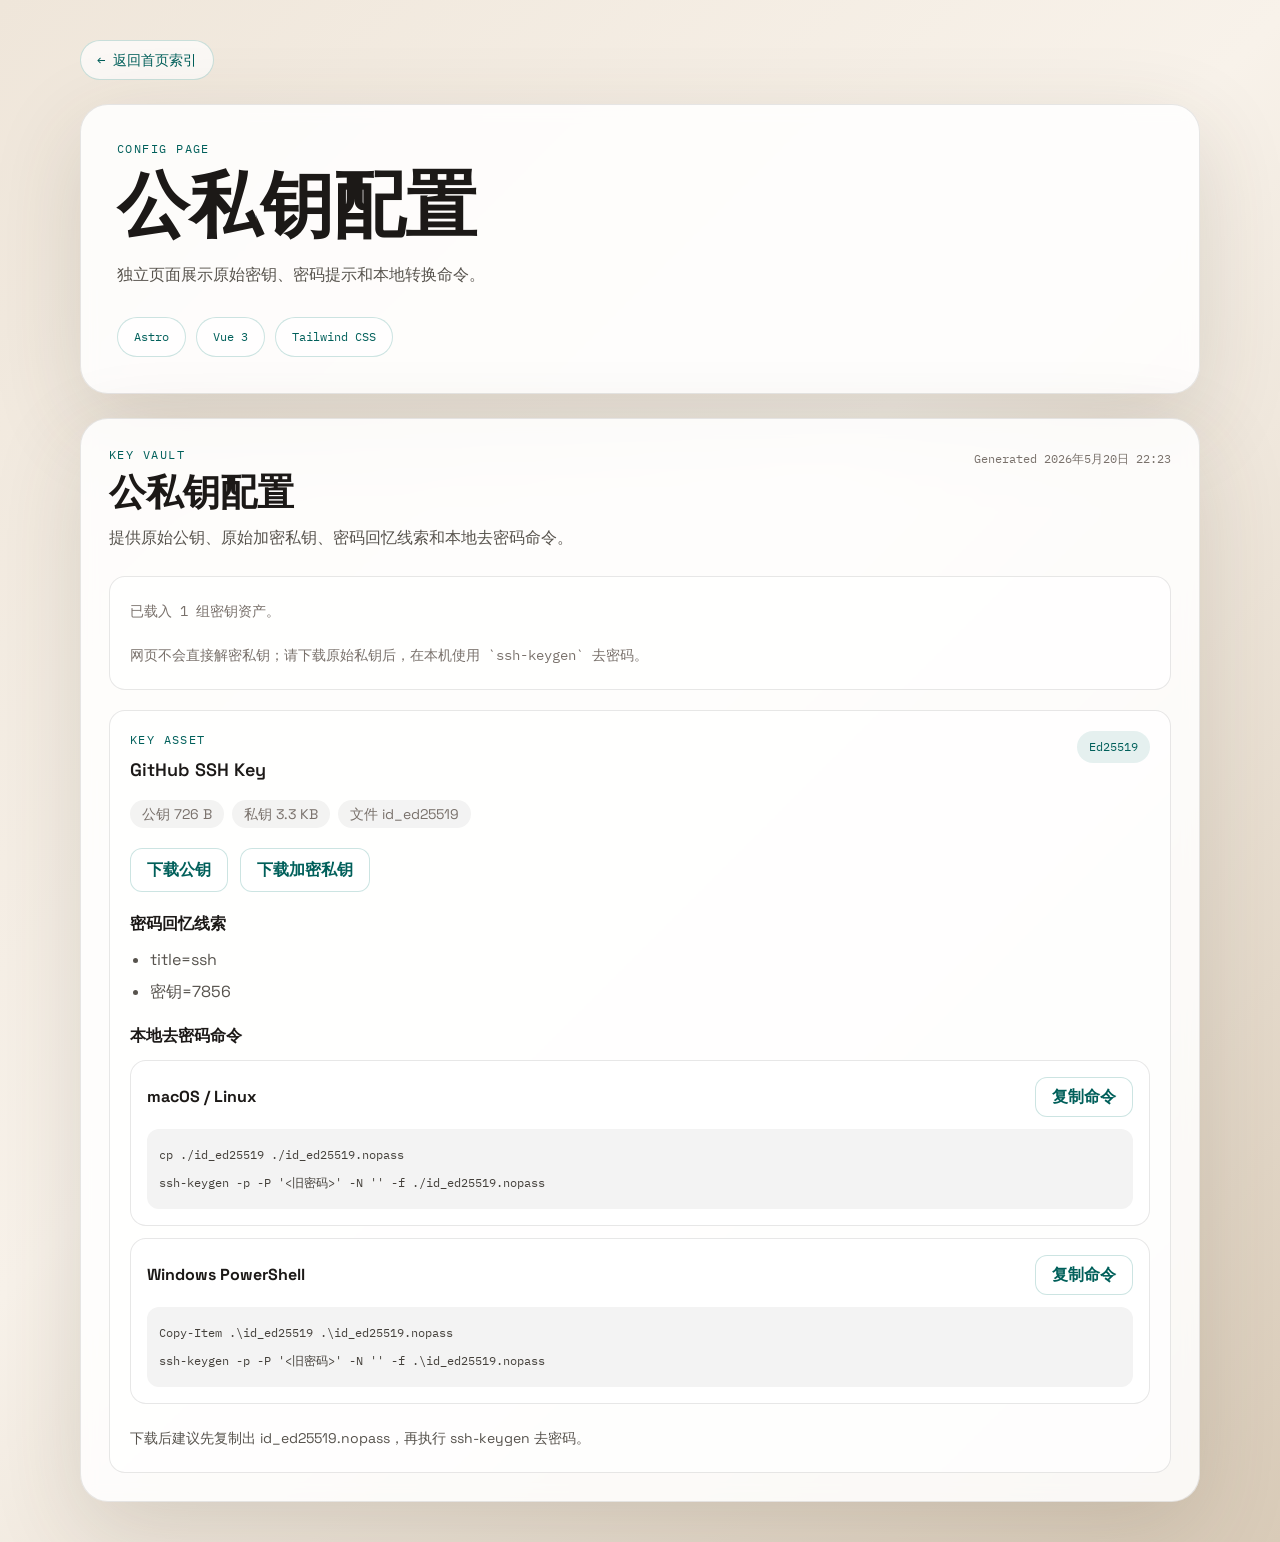
==== commit 7982f6dc: "chore: publish encrypted config site" ====
--- a/keys.html
+++ b/keys.html
@@ -1,3 +1,3 @@
 <!DOCTYPE html><html lang="zh-CN"> <head><meta charset="utf-8"><meta name="viewport" content="width=device-width, initial-scale=1"><title>Key Assets</title><meta name="description" content="公私钥配置页面。"><link rel="preconnect" href="https://fonts.googleapis.com"><link rel="preconnect" href="https://fonts.gstatic.com" crossorigin><link href="https://fonts.googleapis.com/css2?family=IBM+Plex+Mono:wght@400;500&family=Space+Grotesk:wght@400;500;700&display=swap" rel="stylesheet"><link rel="stylesheet" href="/_astro/BaseLayout.B8CiTsvc.css"></head> <body data-page-kind="section" data-section-type="key-pairs"> <main class="mx-auto grid min-h-screen w-[min(1120px,calc(100%-2rem))] gap-6 py-10 text-stone-900"> <section class="flex justify-start"> <a class="inline-flex min-h-10 items-center rounded-full border border-teal-700/20 bg-white/70 px-4 font-mono text-sm text-teal-800 transition hover:-translate-y-0.5" href="./index.html">
 ← 返回首页索引
-</a> </section> <section class="relative overflow-hidden rounded-[28px] border border-stone-900/10 bg-white/85 p-9 shadow-[0_28px_90px_rgba(68,56,40,0.16)] backdrop-blur"> <p class="mb-3 font-mono text-xs uppercase tracking-[0.12em] text-teal-800"> Config Page </p> <h1 class="max-w-[12ch] text-5xl font-bold leading-none md:text-7xl">公私钥配置</h1> <p class="mt-5 max-w-3xl text-[1.02rem] leading-7 text-stone-600">独立页面展示原始密钥、密码提示和本地转换命令。</p> <div class="mt-7 flex flex-wrap gap-2.5"> <span class="inline-flex min-h-10 items-center justify-center rounded-full border border-teal-700/20 bg-white/60 px-4 font-mono text-xs text-teal-800">Astro</span> <span class="inline-flex min-h-10 items-center justify-center rounded-full border border-teal-700/20 bg-white/60 px-4 font-mono text-xs text-teal-800">Vue 3</span> <span class="inline-flex min-h-10 items-center justify-center rounded-full border border-teal-700/20 bg-white/60 px-4 font-mono text-xs text-teal-800">Tailwind CSS</span> </div> </section>  <style>astro-island,astro-slot,astro-static-slot{display:contents}</style><script>(()=>{var e=async t=>{await(await t())()};(self.Astro||(self.Astro={})).load=e;window.dispatchEvent(new Event("astro:load"));})();</script><script>(()=>{var A=Object.defineProperty;var g=(i,o,a)=>o in i?A(i,o,{enumerable:!0,configurable:!0,writable:!0,value:a}):i[o]=a;var d=(i,o,a)=>g(i,typeof o!="symbol"?o+"":o,a);{let i={0:t=>m(t),1:t=>a(t),2:t=>new RegExp(t),3:t=>new Date(t),4:t=>new Map(a(t)),5:t=>new Set(a(t)),6:t=>BigInt(t),7:t=>new URL(t),8:t=>new Uint8Array(t),9:t=>new Uint16Array(t),10:t=>new Uint32Array(t),11:t=>Number.POSITIVE_INFINITY*t},o=t=>{let[l,e]=t;return l in i?i[l](e):void 0},a=t=>t.map(o),m=t=>typeof t!="object"||t===null?t:Object.fromEntries(Object.entries(t).map(([l,e])=>[l,o(e)]));class y extends HTMLElement{constructor(){super(...arguments);d(this,"Component");d(this,"hydrator");d(this,"hydrate",async()=>{var b;if(!this.hydrator||!this.isConnected)return;let e=(b=this.parentElement)==null?void 0:b.closest("astro-island[ssr]");if(e){e.addEventListener("astro:hydrate",this.hydrate,{once:!0});return}let c=this.querySelectorAll("astro-slot"),n={},h=this.querySelectorAll("template[data-astro-template]");for(let r of h){let s=r.closest(this.tagName);s!=null&&s.isSameNode(this)&&(n[r.getAttribute("data-astro-template")||"default"]=r.innerHTML,r.remove())}for(let r of c){let s=r.closest(this.tagName);s!=null&&s.isSameNode(this)&&(n[r.getAttribute("name")||"default"]=r.innerHTML)}let p;try{p=this.hasAttribute("props")?m(JSON.parse(this.getAttribute("props"))):{}}catch(r){let s=this.getAttribute("component-url")||"<unknown>",v=this.getAttribute("component-export");throw v&&(s+=` (export ${v})`),console.error(`[hydrate] Error parsing props for component ${s}`,this.getAttribute("props"),r),r}let u;await this.hydrator(this)(this.Component,p,n,{client:this.getAttribute("client")}),this.removeAttribute("ssr"),this.dispatchEvent(new CustomEvent("astro:hydrate"))});d(this,"unmount",()=>{this.isConnected||this.dispatchEvent(new CustomEvent("astro:unmount"))})}disconnectedCallback(){document.removeEventListener("astro:after-swap",this.unmount),document.addEventListener("astro:after-swap",this.unmount,{once:!0})}connectedCallback(){if(!this.hasAttribute("await-children")||document.readyState==="interactive"||document.readyState==="complete")this.childrenConnectedCallback();else{let e=()=>{document.removeEventListener("DOMContentLoaded",e),c.disconnect(),this.childrenConnectedCallback()},c=new MutationObserver(()=>{var n;((n=this.lastChild)==null?void 0:n.nodeType)===Node.COMMENT_NODE&&this.lastChild.nodeValue==="astro:end"&&(this.lastChild.remove(),e())});c.observe(this,{childList:!0}),document.addEventListener("DOMContentLoaded",e)}}async childrenConnectedCallback(){let e=this.getAttribute("before-hydration-url");e&&await import(e),this.start()}async start(){let e=JSON.parse(this.getAttribute("opts")),c=this.getAttribute("client");if(Astro[c]===void 0){window.addEventListener(`astro:${c}`,()=>this.start(),{once:!0});return}try{await Astro[c](async()=>{let n=this.getAttribute("renderer-url"),[h,{default:p}]=await Promise.all([import(this.getAttribute("component-url")),n?import(n):()=>()=>{}]),u=this.getAttribute("component-export")||"default";if(!u.includes("."))this.Component=h[u];else{this.Component=h;for(let f of u.split("."))this.Component=this.Component[f]}return this.hydrator=p,this.hydrate},e,this)}catch(n){console.error(`[astro-island] Error hydrating ${this.getAttribute("component-url")}`,n)}}attributeChangedCallback(){this.hydrate()}}d(y,"observedAttributes",["props"]),customElements.get("astro-island")||customElements.define("astro-island",y)}})();</script><astro-island uid="2tfOeG" prefix="s0" component-url="/_astro/KeysPage.FiKOb_9C.js" component-export="default" renderer-url="/_astro/client.WO9HVd3s.js" props="{}" ssr client="load" opts="{&quot;name&quot;:&quot;KeysPage&quot;,&quot;value&quot;:true}" await-children><section class="relative overflow-hidden rounded-[28px] border border-stone-900/10 bg-white/85 p-7 shadow-[0_28px_90px_rgba(68,56,40,0.16)] backdrop-blur"><div class="flex flex-col gap-4 md:flex-row md:items-start md:justify-between"><div><p class="mb-3 font-mono text-xs uppercase tracking-[0.12em] text-teal-800">Key Vault</p><h2 class="text-[clamp(1.6rem,3vw,2.3rem)] font-bold leading-none">公私钥配置</h2><p class="mt-3 max-w-4xl text-[0.98rem] leading-7 text-stone-600">独立页面展示原始密钥、密码提示和本地转换命令。</p></div><p class="font-mono text-xs leading-6 text-stone-500">正在读取清单...</p></div><div class="mt-6 grid gap-5"><!--[--><div class="rounded-2xl border border-stone-900/10 bg-white/70 p-5"><p class="min-h-6 font-mono text-sm leading-7 text-stone-500" data-state="info">密钥资产加载中...</p><p class="mt-4 font-mono text-sm leading-7 text-stone-500">网页不会直接解密私钥；请下载原始私钥后，在本机使用 `ssh-keygen` 去密码。</p><!--[--><!--]--></div><div class="grid gap-4"><!--[--><!--]--></div><!--]--></div></section><!--astro:end--></astro-island>  </main> </body></html>+</a> </section> <section class="relative overflow-hidden rounded-[28px] border border-stone-900/10 bg-white/85 p-9 shadow-[0_28px_90px_rgba(68,56,40,0.16)] backdrop-blur"> <p class="mb-3 font-mono text-xs uppercase tracking-[0.12em] text-teal-800"> Config Page </p> <h1 class="max-w-[12ch] text-5xl font-bold leading-none md:text-7xl">公私钥配置</h1> <p class="mt-5 max-w-3xl text-[1.02rem] leading-7 text-stone-600">独立页面展示原始密钥、密码提示和本地转换命令。</p> <div class="mt-7 flex flex-wrap gap-2.5"> <span class="inline-flex min-h-10 items-center justify-center rounded-full border border-teal-700/20 bg-white/60 px-4 font-mono text-xs text-teal-800">Astro</span> <span class="inline-flex min-h-10 items-center justify-center rounded-full border border-teal-700/20 bg-white/60 px-4 font-mono text-xs text-teal-800">Vue 3</span> <span class="inline-flex min-h-10 items-center justify-center rounded-full border border-teal-700/20 bg-white/60 px-4 font-mono text-xs text-teal-800">Tailwind CSS</span> </div> </section>  <style>astro-island,astro-slot,astro-static-slot{display:contents}</style><script>(()=>{var e=async t=>{await(await t())()};(self.Astro||(self.Astro={})).load=e;window.dispatchEvent(new Event("astro:load"));})();</script><script>(()=>{var A=Object.defineProperty;var g=(i,o,a)=>o in i?A(i,o,{enumerable:!0,configurable:!0,writable:!0,value:a}):i[o]=a;var d=(i,o,a)=>g(i,typeof o!="symbol"?o+"":o,a);{let i={0:t=>m(t),1:t=>a(t),2:t=>new RegExp(t),3:t=>new Date(t),4:t=>new Map(a(t)),5:t=>new Set(a(t)),6:t=>BigInt(t),7:t=>new URL(t),8:t=>new Uint8Array(t),9:t=>new Uint16Array(t),10:t=>new Uint32Array(t),11:t=>Number.POSITIVE_INFINITY*t},o=t=>{let[l,e]=t;return l in i?i[l](e):void 0},a=t=>t.map(o),m=t=>typeof t!="object"||t===null?t:Object.fromEntries(Object.entries(t).map(([l,e])=>[l,o(e)]));class y extends HTMLElement{constructor(){super(...arguments);d(this,"Component");d(this,"hydrator");d(this,"hydrate",async()=>{var b;if(!this.hydrator||!this.isConnected)return;let e=(b=this.parentElement)==null?void 0:b.closest("astro-island[ssr]");if(e){e.addEventListener("astro:hydrate",this.hydrate,{once:!0});return}let c=this.querySelectorAll("astro-slot"),n={},h=this.querySelectorAll("template[data-astro-template]");for(let r of h){let s=r.closest(this.tagName);s!=null&&s.isSameNode(this)&&(n[r.getAttribute("data-astro-template")||"default"]=r.innerHTML,r.remove())}for(let r of c){let s=r.closest(this.tagName);s!=null&&s.isSameNode(this)&&(n[r.getAttribute("name")||"default"]=r.innerHTML)}let p;try{p=this.hasAttribute("props")?m(JSON.parse(this.getAttribute("props"))):{}}catch(r){let s=this.getAttribute("component-url")||"<unknown>",v=this.getAttribute("component-export");throw v&&(s+=` (export ${v})`),console.error(`[hydrate] Error parsing props for component ${s}`,this.getAttribute("props"),r),r}let u;await this.hydrator(this)(this.Component,p,n,{client:this.getAttribute("client")}),this.removeAttribute("ssr"),this.dispatchEvent(new CustomEvent("astro:hydrate"))});d(this,"unmount",()=>{this.isConnected||this.dispatchEvent(new CustomEvent("astro:unmount"))})}disconnectedCallback(){document.removeEventListener("astro:after-swap",this.unmount),document.addEventListener("astro:after-swap",this.unmount,{once:!0})}connectedCallback(){if(!this.hasAttribute("await-children")||document.readyState==="interactive"||document.readyState==="complete")this.childrenConnectedCallback();else{let e=()=>{document.removeEventListener("DOMContentLoaded",e),c.disconnect(),this.childrenConnectedCallback()},c=new MutationObserver(()=>{var n;((n=this.lastChild)==null?void 0:n.nodeType)===Node.COMMENT_NODE&&this.lastChild.nodeValue==="astro:end"&&(this.lastChild.remove(),e())});c.observe(this,{childList:!0}),document.addEventListener("DOMContentLoaded",e)}}async childrenConnectedCallback(){let e=this.getAttribute("before-hydration-url");e&&await import(e),this.start()}async start(){let e=JSON.parse(this.getAttribute("opts")),c=this.getAttribute("client");if(Astro[c]===void 0){window.addEventListener(`astro:${c}`,()=>this.start(),{once:!0});return}try{await Astro[c](async()=>{let n=this.getAttribute("renderer-url"),[h,{default:p}]=await Promise.all([import(this.getAttribute("component-url")),n?import(n):()=>()=>{}]),u=this.getAttribute("component-export")||"default";if(!u.includes("."))this.Component=h[u];else{this.Component=h;for(let f of u.split("."))this.Component=this.Component[f]}return this.hydrator=p,this.hydrate},e,this)}catch(n){console.error(`[astro-island] Error hydrating ${this.getAttribute("component-url")}`,n)}}attributeChangedCallback(){this.hydrate()}}d(y,"observedAttributes",["props"]),customElements.get("astro-island")||customElements.define("astro-island",y)}})();</script><astro-island uid="2tfOeG" prefix="s0" component-url="/_astro/KeysPage.Di_1FvIK.js" component-export="default" renderer-url="/_astro/client.CHdAvK5a.js" props="{}" ssr client="load" opts="{&quot;name&quot;:&quot;KeysPage&quot;,&quot;value&quot;:true}" await-children><section class="relative overflow-hidden rounded-[28px] border border-stone-900/10 bg-white/85 p-7 shadow-[0_28px_90px_rgba(68,56,40,0.16)] backdrop-blur"><div class="flex flex-col gap-4 md:flex-row md:items-start md:justify-between"><div><p class="mb-3 font-mono text-xs uppercase tracking-[0.12em] text-teal-800">Key Vault</p><h2 class="text-[clamp(1.6rem,3vw,2.3rem)] font-bold leading-none">公私钥配置</h2><p class="mt-3 max-w-4xl text-[0.98rem] leading-7 text-stone-600">独立页面展示原始密钥、密码提示和本地转换命令。</p></div><p class="font-mono text-xs leading-6 text-stone-500">正在读取清单...</p></div><div class="mt-6 grid gap-5"><!--[--><div class="rounded-2xl border border-stone-900/10 bg-white/70 p-5"><p class="min-h-6 font-mono text-sm leading-7 text-stone-500" data-state="info">密钥资产加载中...</p><p class="mt-4 font-mono text-sm leading-7 text-stone-500">网页不会直接解密私钥；请下载原始私钥后，在本机使用 `ssh-keygen` 去密码。</p><!--[--><!--]--></div><div class="grid gap-4"><!--[--><!--]--></div><!--]--></div></section><!--astro:end--></astro-island>  </main> </body></html>
